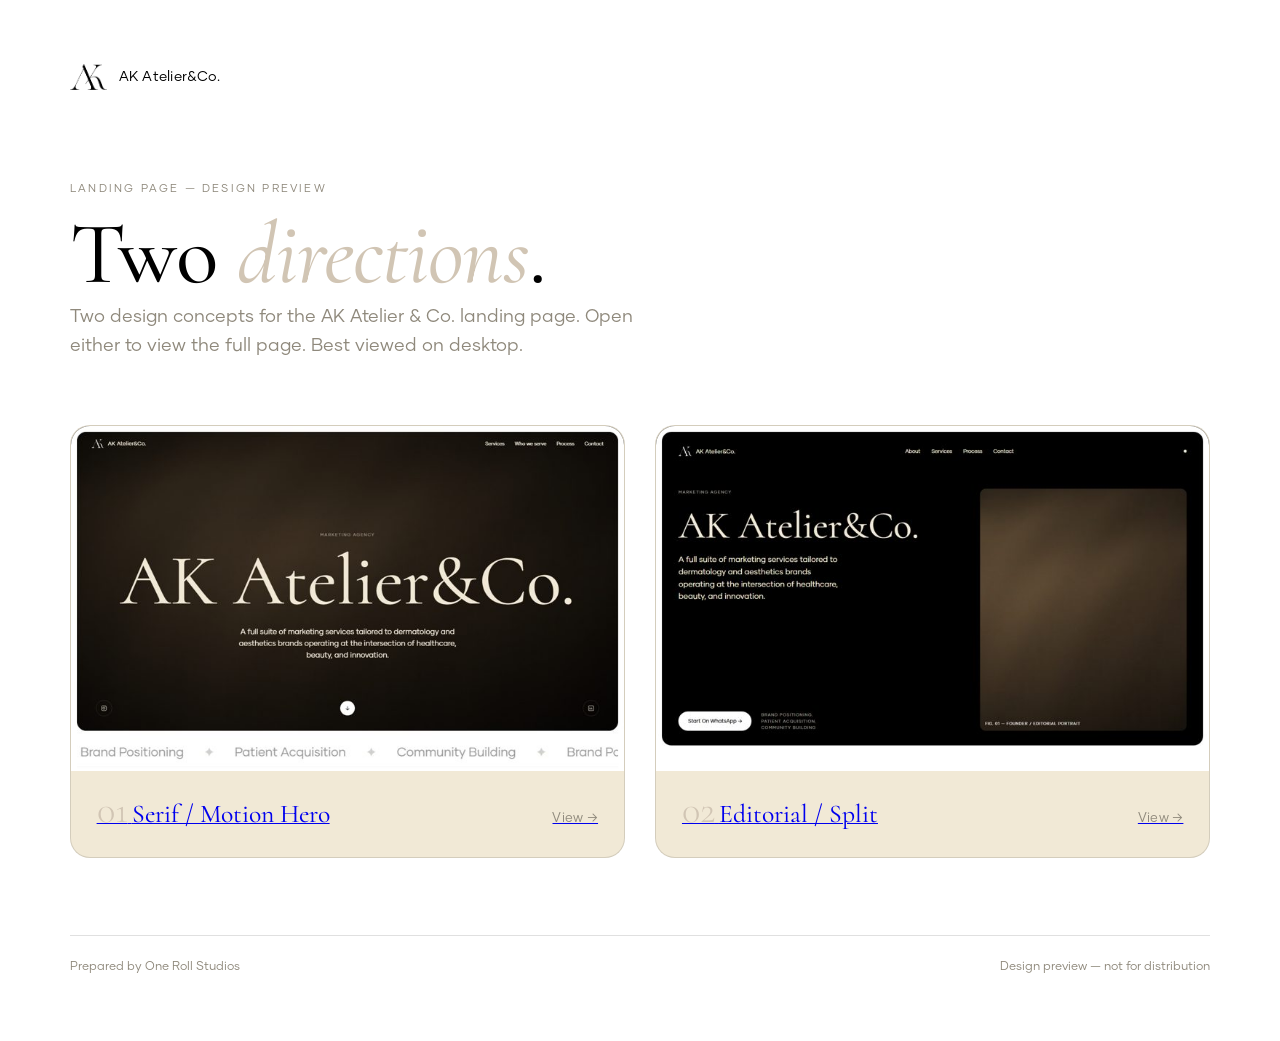
==== index.html @ 9313fcbc "AK Atelier & Co. — landing page design preview (2 concepts)" ====
<!DOCTYPE html>
<html lang="en"><head><meta charset="utf-8"><meta name="viewport" content="width=device-width,initial-scale=1">
<title>AK Atelier & Co. — Design Preview</title>
<meta name="robots" content="noindex">
<style>
@font-face{font-family:"Gilmer";src:url("assets/fonts/Gilmer-Regular.otf") format("opentype");font-weight:400}
@font-face{font-family:"Gilmer";src:url("assets/fonts/Gilmer-Light.otf") format("opentype");font-weight:300}
@font-face{font-family:"Seasons";src:url("assets/fonts/Cormorant.ttf") format("truetype");font-weight:100 900;font-style:normal}
@font-face{font-family:"Seasons";src:url("assets/fonts/Cormorant-Italic.ttf") format("truetype");font-weight:100 900;font-style:italic}
:root{--ink:#000;--sand:#F1E9D6;--wheat:#E0D2B8;--taupe:#D1C5B4;--muted:#8f897c;--serif:"Seasons",Georgia,serif}
*{margin:0;padding:0;box-sizing:border-box}
body{background:#fff;color:var(--ink);font-family:"Gilmer",system-ui,sans-serif;line-height:1.6;-webkit-font-smoothing:antialiased;padding:clamp(28px,5vw,72px)}
.wrap{max-width:1140px;margin:0 auto}
.top{display:flex;align-items:center;gap:12px;font-size:14px;letter-spacing:.02em}
.top img{height:26px}
.eye{margin-top:clamp(40px,7vw,90px);font-size:11px;letter-spacing:.2em;text-transform:uppercase;color:var(--muted)}
h1{font-family:var(--serif);font-weight:440;font-optical-sizing:auto;letter-spacing:-.01em;line-height:.98;font-size:clamp(40px,7vw,88px);margin:14px 0 6px}
h1 .ac{font-style:italic;color:var(--taupe)}
.sub{color:var(--muted);max-width:52ch;font-size:clamp(15px,1.4vw,18px)}
.grid{display:grid;grid-template-columns:1fr 1fr;gap:clamp(18px,2.4vw,32px);margin-top:clamp(36px,5vw,64px)}
@media(max-width:760px){.grid{grid-template-columns:1fr}}
.card{display:block;border:1px solid rgba(0,0,0,.12);border-radius:20px;overflow:hidden;background:var(--sand);transition:transform .5s cubic-bezier(.22,1,.36,1),box-shadow .5s cubic-bezier(.22,1,.36,1)}
.card:hover{transform:translateY(-6px);box-shadow:0 30px 70px -34px rgba(0,0,0,.4)}
.card .shot{aspect-ratio:16/10;overflow:hidden;background:#1c1b18}
.card .shot img{width:100%;height:100%;object-fit:cover;object-position:top;display:block}
.card .meta{display:flex;align-items:baseline;justify-content:space-between;gap:14px;padding:20px clamp(18px,2vw,26px) 22px}
.card .no{font-family:var(--serif);font-weight:300;font-size:clamp(30px,3vw,44px);line-height:1;color:var(--taupe)}
.card .nm{font-family:var(--serif);font-weight:440;font-size:clamp(20px,2vw,26px)}
.card .go{font-size:13px;letter-spacing:.02em;color:var(--muted)}
.foot{margin-top:clamp(44px,6vw,80px);padding-top:22px;border-top:1px solid rgba(0,0,0,.12);display:flex;justify-content:space-between;gap:16px;flex-wrap:wrap;color:var(--muted);font-size:12px}
</style></head>
<body><div class="wrap">
  <div class="top"><img src="assets/logo/AK-monogram.png" alt="AK">AK Atelier&amp;Co.</div>
  <div class="eye">Landing Page — Design Preview</div>
  <h1>Two <span class="ac">directions</span>.</h1>
  <p class="sub">Two design concepts for the AK Atelier &amp; Co. landing page. Open either to view the full page. Best viewed on desktop.</p>
  <div class="grid">
    <a class="card" href="ctrnsvzg.html">
      <div class="shot"><img src="preview/ctrnsvzg-thumb.jpg" alt="Concept 01 preview"></div>
      <div class="meta"><div><span class="no">01</span> <span class="nm">Serif / Motion Hero</span></div><span class="go">View →</span></div>
    </a>
    <a class="card" href="site.html">
      <div class="shot"><img src="preview/site-thumb.jpg" alt="Concept 02 preview"></div>
      <div class="meta"><div><span class="no">02</span> <span class="nm">Editorial / Split</span></div><span class="go">View →</span></div>
    </a>
  </div>
  <div class="foot"><span>Prepared by One Roll Studios</span><span>Design preview — not for distribution</span></div>
</div></body></html>
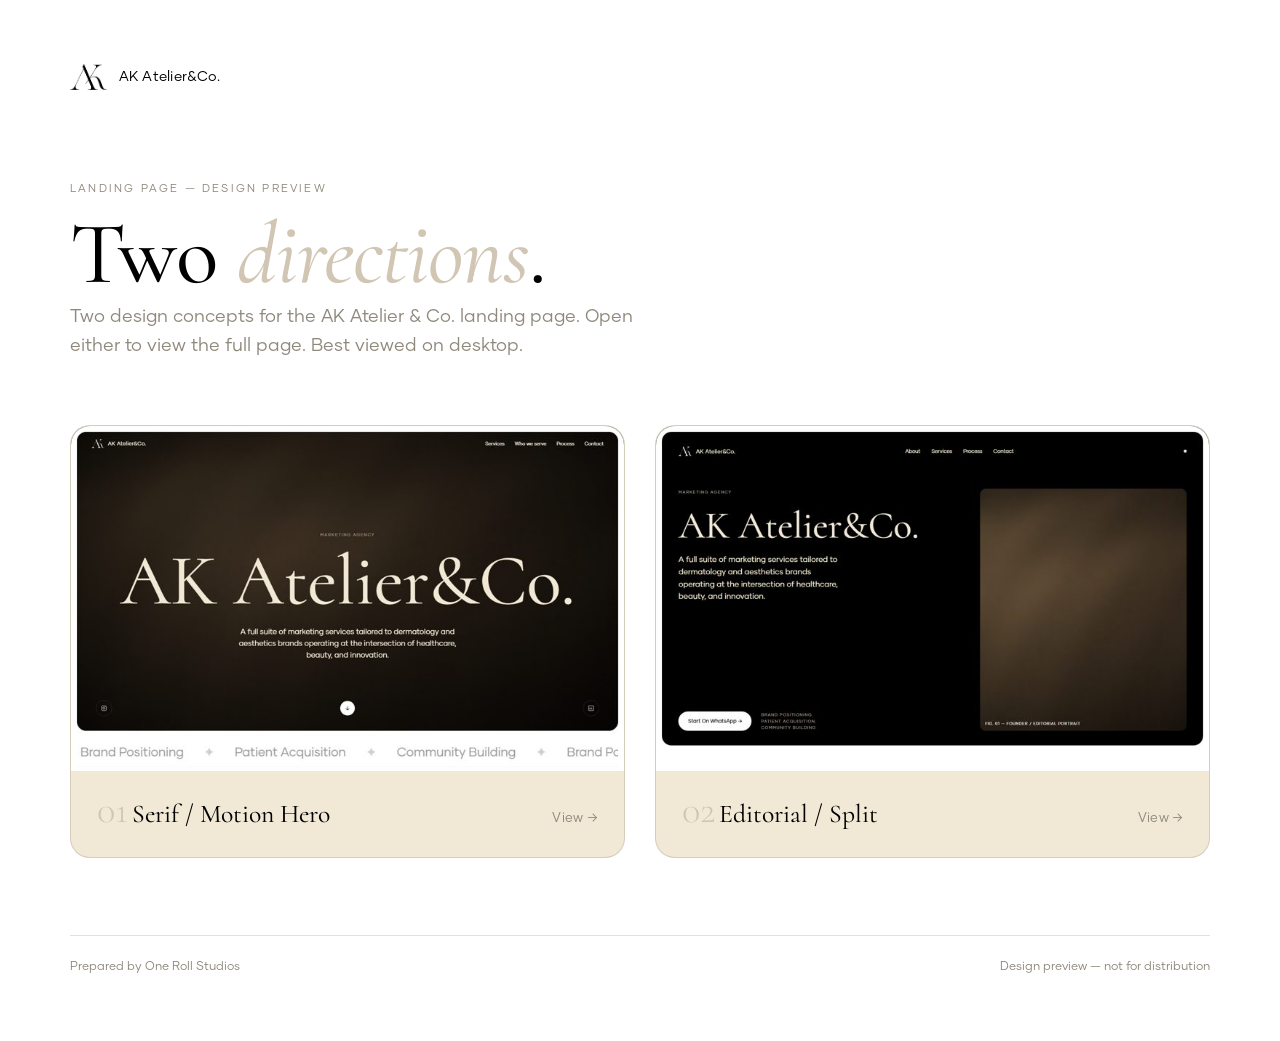
==== commit a088b526: "fix: card title link colour (inherit, not default blue)" ====
--- a/index.html
+++ b/index.html
@@ -10,7 +10,9 @@
 :root{--ink:#000;--sand:#F1E9D6;--wheat:#E0D2B8;--taupe:#D1C5B4;--muted:#8f897c;--serif:"Seasons",Georgia,serif}
 *{margin:0;padding:0;box-sizing:border-box}
 body{background:#fff;color:var(--ink);font-family:"Gilmer",system-ui,sans-serif;line-height:1.6;-webkit-font-smoothing:antialiased;padding:clamp(28px,5vw,72px)}
+a{color:inherit;text-decoration:none}
 .wrap{max-width:1140px;margin:0 auto}
+.card .nm{color:var(--ink)}
 .top{display:flex;align-items:center;gap:12px;font-size:14px;letter-spacing:.02em}
 .top img{height:26px}
 .eye{margin-top:clamp(40px,7vw,90px);font-size:11px;letter-spacing:.2em;text-transform:uppercase;color:var(--muted)}
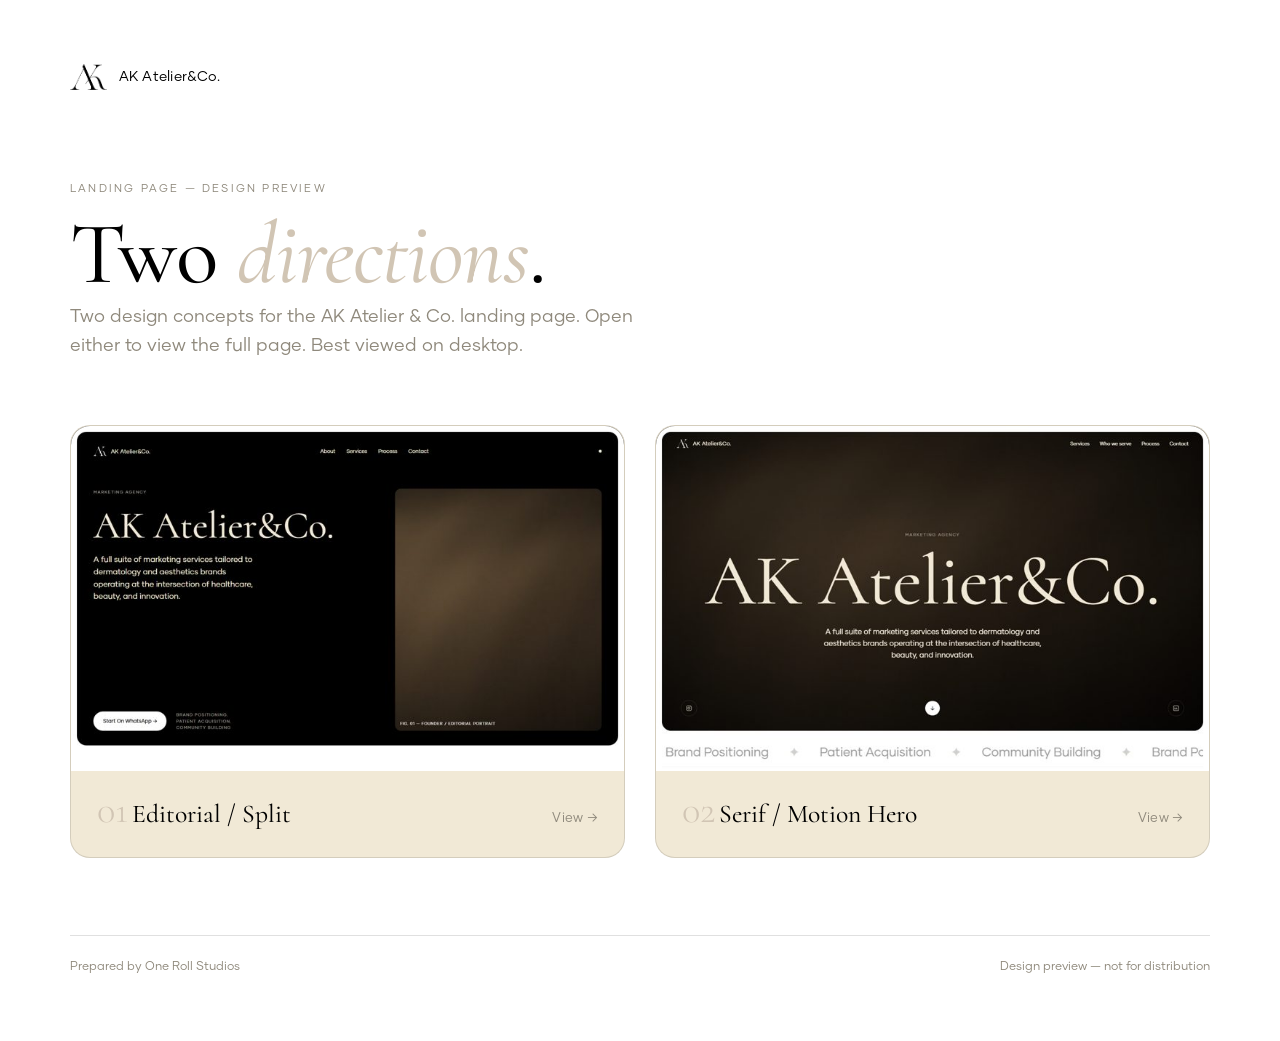
==== commit 9b80dab7: "rename designs to site-1 / site-2 (drop internal codename from URLs)" ====
--- a/index.html
+++ b/index.html
@@ -37,13 +37,13 @@
   <h1>Two <span class="ac">directions</span>.</h1>
   <p class="sub">Two design concepts for the AK Atelier &amp; Co. landing page. Open either to view the full page. Best viewed on desktop.</p>
   <div class="grid">
-    <a class="card" href="ctrnsvzg.html">
-      <div class="shot"><img src="preview/ctrnsvzg-thumb.jpg" alt="Concept 01 preview"></div>
-      <div class="meta"><div><span class="no">01</span> <span class="nm">Serif / Motion Hero</span></div><span class="go">View →</span></div>
+    <a class="card" href="site-1.html">
+      <div class="shot"><img src="preview/site-1-thumb.jpg" alt="Site 01 preview"></div>
+      <div class="meta"><div><span class="no">01</span> <span class="nm">Editorial / Split</span></div><span class="go">View →</span></div>
     </a>
-    <a class="card" href="site.html">
-      <div class="shot"><img src="preview/site-thumb.jpg" alt="Concept 02 preview"></div>
-      <div class="meta"><div><span class="no">02</span> <span class="nm">Editorial / Split</span></div><span class="go">View →</span></div>
+    <a class="card" href="site-2.html">
+      <div class="shot"><img src="preview/site-2-thumb.jpg" alt="Site 02 preview"></div>
+      <div class="meta"><div><span class="no">02</span> <span class="nm">Serif / Motion Hero</span></div><span class="go">View →</span></div>
     </a>
   </div>
   <div class="foot"><span>Prepared by One Roll Studios</span><span>Design preview — not for distribution</span></div>
